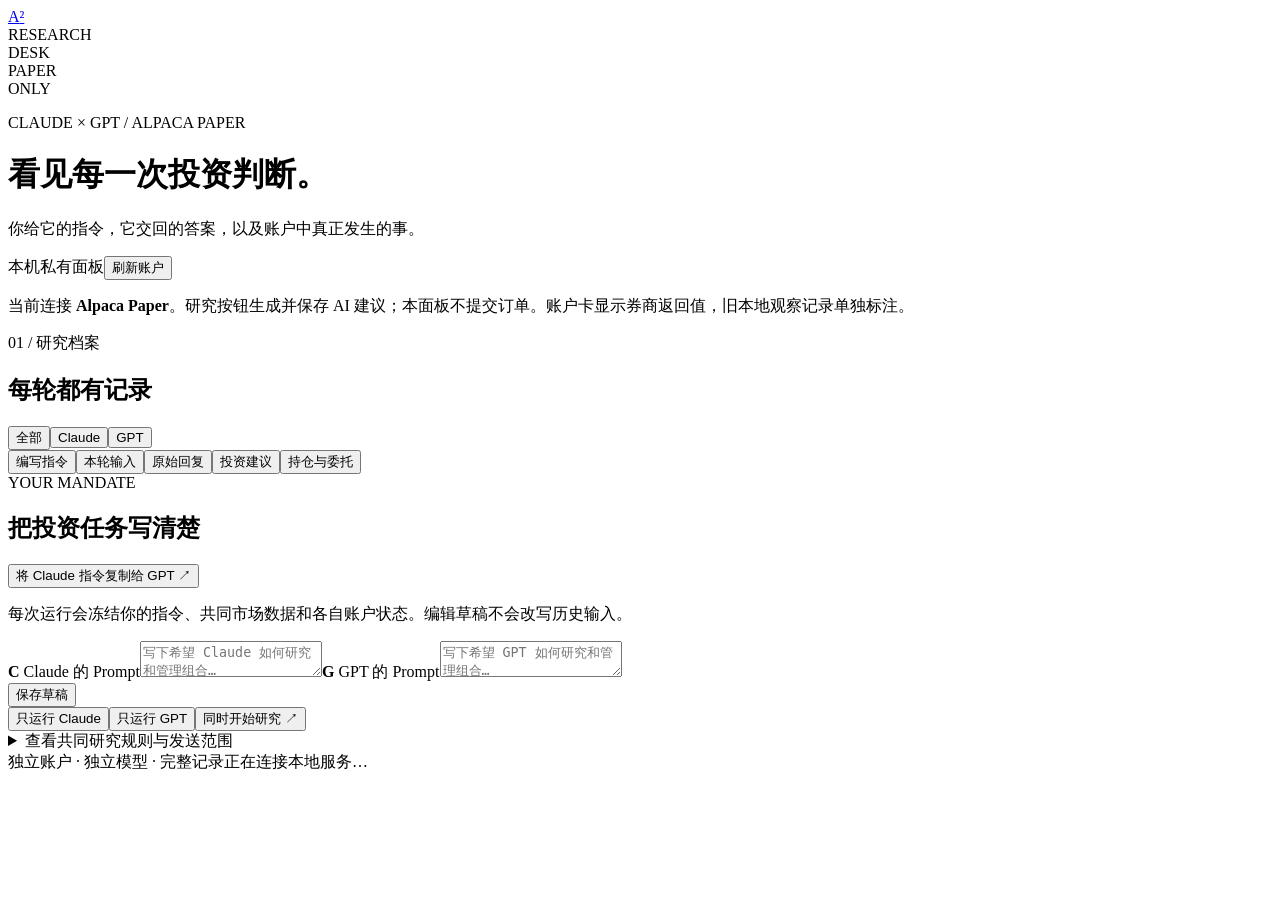
==== ai_portfolios/console_static/index.html @ d71fd08b "Split the Claude/GPT paper research arena into its own repository Two LLMs independently manage sepa" ====
<!doctype html>
<html lang="zh-CN">
<head><meta charset="utf-8"><meta name="viewport" content="width=device-width,initial-scale=1"><title>双 AI 研究室 · Alpaca Paper</title><link rel="stylesheet" href="/style.css"><script src="/app.js" defer></script></head>
<body>
<aside class="rail"><a class="brand" href="/" aria-label="首页">A<span>²</span></a><div class="rail-label">RESEARCH<br>DESK</div><div class="rail-bottom">PAPER<br>ONLY</div></aside>
<main>
<header><div><p class="eyebrow">CLAUDE × GPT / ALPACA PAPER</p><h1>看见每一次投资判断。</h1><p class="subtitle">你给它的指令，它交回的答案，以及账户中真正发生的事。</p></div><div class="header-actions"><span class="connection"><i></i> 本机私有面板</span><button id="refresh" class="secondary">刷新账户</button></div></header>
<div id="message" class="message" role="status" aria-live="polite" hidden></div>
<section class="accounts" aria-label="两个 Paper 账户"><article id="claude-account" class="account claude"></article><article id="gpt-account" class="account gpt"></article></section>
<div class="boundary"><span class="dot"></span><p>当前连接 <b>Alpaca Paper</b>。研究按钮生成并保存 AI 建议；本面板不提交订单。账户卡显示券商返回值，旧本地观察记录单独标注。</p></div>
<section class="workspace">
<div class="history"><div class="section-label">01 / 研究档案</div><div class="history-title"><h2>每轮都有记录</h2><span id="record-count"></span></div><div class="filters" role="group" aria-label="按模型筛选"><button data-filter="all" class="selected">全部</button><button data-filter="claude">Claude</button><button data-filter="gpt">GPT</button></div><div id="records" class="record-list"></div></div>
<div class="desk">
<nav class="tabs" aria-label="工作区"><button data-view="compose" class="active">编写指令</button><button data-view="input">本轮输入</button><button data-view="output">原始回复</button><button data-view="plan">投资建议</button><button data-view="accounts">持仓与委托</button></nav>
<div id="compose" class="view"><div class="view-heading"><div><div class="section-label">YOUR MANDATE</div><h2>把投资任务写清楚</h2></div><button id="same-prompt" class="text-button">将 Claude 指令复制给 GPT ↗</button></div><p class="hint">每次运行会冻结你的指令、共同市场数据和各自账户状态。编辑草稿不会改写历史输入。</p><div class="editors"><label><span><b class="model-mark claude-mark">C</b> Claude 的 Prompt</span><textarea id="claude-prompt" maxlength="12000" spellcheck="false" placeholder="写下希望 Claude 如何研究和管理组合…"></textarea></label><label><span><b class="model-mark gpt-mark">G</b> GPT 的 Prompt</span><textarea id="gpt-prompt" maxlength="12000" spellcheck="false" placeholder="写下希望 GPT 如何研究和管理组合…"></textarea></label></div><div class="runbar"><button id="save" class="secondary">保存草稿</button><div><button id="run-claude" class="secondary">只运行 Claude</button><button id="run-gpt" class="secondary">只运行 GPT</button><button id="run-both" class="primary">同时开始研究 <span>↗</span></button></div></div><div id="progress" class="progress" role="status" hidden></div><details class="rules"><summary>查看共同研究规则与发送范围</summary><p id="rules-text"></p><p>程序会将以下规则、你的指令、行情证据、对应 Paper 账户的现金及持仓交给模型。API 密钥和完整账户标识不会进入 prompt。这里只能展示程序发送的正文，不能展示 CLI 自身不可见的系统提示。</p><pre id="instructions"></pre></details></div>
<div id="input" class="view" hidden><div class="view-heading"><div><div class="section-label">FROZEN INPUT</div><h2>这一轮，实际发了什么</h2></div><button data-copy="full-prompt" class="secondary">复制完整正文</button></div><p class="record-meta"></p><h3>用户指令</h3><pre id="user-prompt" class="small-pre"></pre><h3>完整发送正文 <span>规则 + 指令 + 数据 + 对应账户</span></h3><pre id="full-prompt" class="transcript"></pre><p class="hint">若还在采集数据，完整正文会在调用模型前生成。它不是事后重建的摘要。</p></div>
<div id="output" class="view" hidden><div class="view-heading"><div><div class="section-label">UNEDITED RESPONSE</div><h2>AI 的原始回复</h2></div><button data-copy="response" class="secondary">复制回复</button></div><p class="record-meta"></p><pre id="response" class="transcript"></pre><details class="rules"><summary>完整 CLI 返回与错误日志</summary><h3>原始返回</h3><pre id="stdout"></pre><h3>诊断日志</h3><pre id="stderr"></pre></details></div>
<div id="plan" class="view" hidden><div class="section-label">RESEARCH ≠ FILLED ORDER</div><h2>从回答到投资建议</h2><p class="record-meta"></p><div id="plan-body"></div></div>
<div id="accounts" class="view" hidden><div class="section-label">BROKER RECORDS</div><h2>以 Alpaca 返回为准</h2><p class="hint">委托已提交、部分成交、全部成交分别显示；不从 AI 文字推测成交。这里只显示最近最多 100 笔委托。</p><div id="broker-tables"></div></div>
</div></section>
<footer><span>独立账户 · 独立模型 · 完整记录</span><span id="last-update">正在连接本地服务…</span></footer>
</main></body></html>
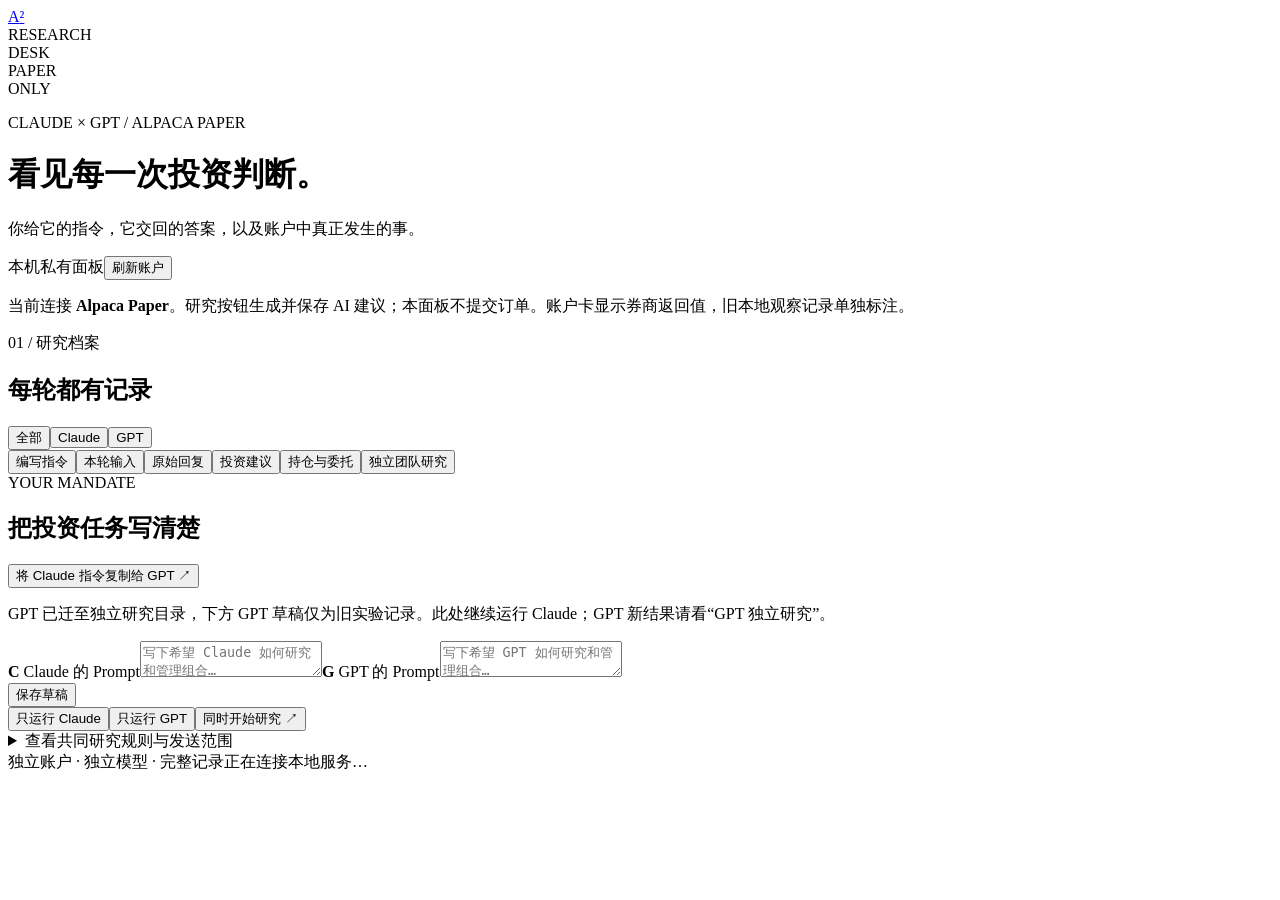
==== commit 105cefaa: "Port the console work from alpaca-live and make it serve every team ai-portfolio-arena is now the ca" ====
--- a/ai_portfolios/console_static/index.html
+++ b/ai_portfolios/console_static/index.html
@@ -11,8 +11,9 @@
 <section class="workspace">
 <div class="history"><div class="section-label">01 / 研究档案</div><div class="history-title"><h2>每轮都有记录</h2><span id="record-count"></span></div><div class="filters" role="group" aria-label="按模型筛选"><button data-filter="all" class="selected">全部</button><button data-filter="claude">Claude</button><button data-filter="gpt">GPT</button></div><div id="records" class="record-list"></div></div>
 <div class="desk">
-<nav class="tabs" aria-label="工作区"><button data-view="compose" class="active">编写指令</button><button data-view="input">本轮输入</button><button data-view="output">原始回复</button><button data-view="plan">投资建议</button><button data-view="accounts">持仓与委托</button></nav>
-<div id="compose" class="view"><div class="view-heading"><div><div class="section-label">YOUR MANDATE</div><h2>把投资任务写清楚</h2></div><button id="same-prompt" class="text-button">将 Claude 指令复制给 GPT ↗</button></div><p class="hint">每次运行会冻结你的指令、共同市场数据和各自账户状态。编辑草稿不会改写历史输入。</p><div class="editors"><label><span><b class="model-mark claude-mark">C</b> Claude 的 Prompt</span><textarea id="claude-prompt" maxlength="12000" spellcheck="false" placeholder="写下希望 Claude 如何研究和管理组合…"></textarea></label><label><span><b class="model-mark gpt-mark">G</b> GPT 的 Prompt</span><textarea id="gpt-prompt" maxlength="12000" spellcheck="false" placeholder="写下希望 GPT 如何研究和管理组合…"></textarea></label></div><div class="runbar"><button id="save" class="secondary">保存草稿</button><div><button id="run-claude" class="secondary">只运行 Claude</button><button id="run-gpt" class="secondary">只运行 GPT</button><button id="run-both" class="primary">同时开始研究 <span>↗</span></button></div></div><div id="progress" class="progress" role="status" hidden></div><details class="rules"><summary>查看共同研究规则与发送范围</summary><p id="rules-text"></p><p>程序会将以下规则、你的指令、行情证据、对应 Paper 账户的现金及持仓交给模型。API 密钥和完整账户标识不会进入 prompt。这里只能展示程序发送的正文，不能展示 CLI 自身不可见的系统提示。</p><pre id="instructions"></pre></details></div>
+<nav class="tabs" aria-label="工作区"><button data-view="compose" class="active">编写指令</button><button data-view="input">本轮输入</button><button data-view="output">原始回复</button><button data-view="plan">投资建议</button><button data-view="accounts">持仓与委托</button><button data-view="gpt-lab">独立团队研究</button></nav>
+<div id="gpt-lab" class="view" hidden><div class="section-label">INDEPENDENT TEAMS · READ ONLY</div><h2>独立团队研究</h2><p class="hint">每个团队的代码、Prompt、配置和历史在各自工作区运行。本页只读取各团队发布的结果，不向任何团队发送指令。</p><div id="gpt-lab-content"></div></div>
+<div id="compose" class="view"><div class="view-heading"><div><div class="section-label">YOUR MANDATE</div><h2>把投资任务写清楚</h2></div><button id="same-prompt" class="text-button">将 Claude 指令复制给 GPT ↗</button></div><p class="hint">GPT 已迁至独立研究目录，下方 GPT 草稿仅为旧实验记录。此处继续运行 Claude；GPT 新结果请看“GPT 独立研究”。</p><div class="editors"><label><span><b class="model-mark claude-mark">C</b> Claude 的 Prompt</span><textarea id="claude-prompt" maxlength="12000" spellcheck="false" placeholder="写下希望 Claude 如何研究和管理组合…"></textarea></label><label><span><b class="model-mark gpt-mark">G</b> GPT 的 Prompt</span><textarea id="gpt-prompt" maxlength="12000" spellcheck="false" placeholder="写下希望 GPT 如何研究和管理组合…"></textarea></label></div><div class="runbar"><button id="save" class="secondary">保存草稿</button><div><button id="run-claude" class="secondary">只运行 Claude</button><button id="run-gpt" class="secondary">只运行 GPT</button><button id="run-both" class="primary">同时开始研究 <span>↗</span></button></div></div><div id="progress" class="progress" role="status" hidden></div><details class="rules"><summary>查看共同研究规则与发送范围</summary><p id="rules-text"></p><p>程序会将以下规则、你的指令、行情证据、对应 Paper 账户的现金及持仓交给模型。API 密钥和完整账户标识不会进入 prompt。这里只能展示程序发送的正文，不能展示 CLI 自身不可见的系统提示。</p><pre id="instructions"></pre></details></div>
 <div id="input" class="view" hidden><div class="view-heading"><div><div class="section-label">FROZEN INPUT</div><h2>这一轮，实际发了什么</h2></div><button data-copy="full-prompt" class="secondary">复制完整正文</button></div><p class="record-meta"></p><h3>用户指令</h3><pre id="user-prompt" class="small-pre"></pre><h3>完整发送正文 <span>规则 + 指令 + 数据 + 对应账户</span></h3><pre id="full-prompt" class="transcript"></pre><p class="hint">若还在采集数据，完整正文会在调用模型前生成。它不是事后重建的摘要。</p></div>
 <div id="output" class="view" hidden><div class="view-heading"><div><div class="section-label">UNEDITED RESPONSE</div><h2>AI 的原始回复</h2></div><button data-copy="response" class="secondary">复制回复</button></div><p class="record-meta"></p><pre id="response" class="transcript"></pre><details class="rules"><summary>完整 CLI 返回与错误日志</summary><h3>原始返回</h3><pre id="stdout"></pre><h3>诊断日志</h3><pre id="stderr"></pre></details></div>
 <div id="plan" class="view" hidden><div class="section-label">RESEARCH ≠ FILLED ORDER</div><h2>从回答到投资建议</h2><p class="record-meta"></p><div id="plan-body"></div></div>
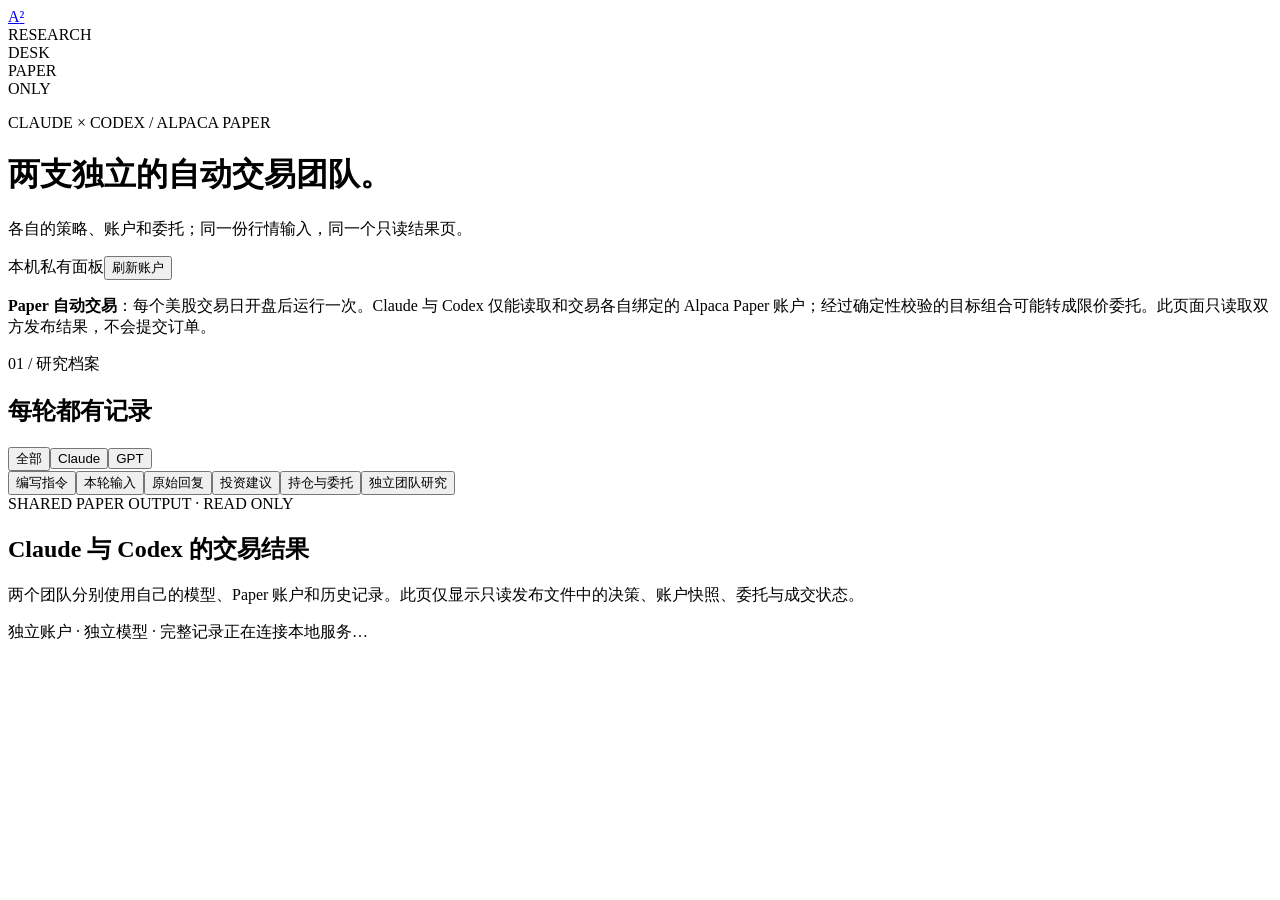
==== commit 6a177af5: "Land the Codex team's paper-trading build Codex's work, committed as handed over, plus one test fix " ====
--- a/ai_portfolios/console_static/index.html
+++ b/ai_portfolios/console_static/index.html
@@ -4,16 +4,16 @@
 <body>
 <aside class="rail"><a class="brand" href="/" aria-label="首页">A<span>²</span></a><div class="rail-label">RESEARCH<br>DESK</div><div class="rail-bottom">PAPER<br>ONLY</div></aside>
 <main>
-<header><div><p class="eyebrow">CLAUDE × GPT / ALPACA PAPER</p><h1>看见每一次投资判断。</h1><p class="subtitle">你给它的指令，它交回的答案，以及账户中真正发生的事。</p></div><div class="header-actions"><span class="connection"><i></i> 本机私有面板</span><button id="refresh" class="secondary">刷新账户</button></div></header>
+<header><div><p class="eyebrow">CLAUDE × CODEX / ALPACA PAPER</p><h1>两支独立的自动交易团队。</h1><p class="subtitle">各自的策略、账户和委托；同一份行情输入，同一个只读结果页。</p></div><div class="header-actions"><span class="connection"><i></i> 本机私有面板</span><button id="refresh" class="secondary">刷新账户</button></div></header>
 <div id="message" class="message" role="status" aria-live="polite" hidden></div>
 <section class="accounts" aria-label="两个 Paper 账户"><article id="claude-account" class="account claude"></article><article id="gpt-account" class="account gpt"></article></section>
-<div class="boundary"><span class="dot"></span><p>当前连接 <b>Alpaca Paper</b>。研究按钮生成并保存 AI 建议；本面板不提交订单。账户卡显示券商返回值，旧本地观察记录单独标注。</p></div>
+<div class="boundary"><span class="dot"></span><p><b>Paper 自动交易</b>：每个美股交易日开盘后运行一次。Claude 与 Codex 仅能读取和交易各自绑定的 Alpaca Paper 账户；经过确定性校验的目标组合可能转成限价委托。此页面只读取双方发布结果，不会提交订单。</p></div>
 <section class="workspace">
 <div class="history"><div class="section-label">01 / 研究档案</div><div class="history-title"><h2>每轮都有记录</h2><span id="record-count"></span></div><div class="filters" role="group" aria-label="按模型筛选"><button data-filter="all" class="selected">全部</button><button data-filter="claude">Claude</button><button data-filter="gpt">GPT</button></div><div id="records" class="record-list"></div></div>
 <div class="desk">
-<nav class="tabs" aria-label="工作区"><button data-view="compose" class="active">编写指令</button><button data-view="input">本轮输入</button><button data-view="output">原始回复</button><button data-view="plan">投资建议</button><button data-view="accounts">持仓与委托</button><button data-view="gpt-lab">独立团队研究</button></nav>
-<div id="gpt-lab" class="view" hidden><div class="section-label">INDEPENDENT TEAMS · READ ONLY</div><h2>独立团队研究</h2><p class="hint">每个团队的代码、Prompt、配置和历史在各自工作区运行。本页只读取各团队发布的结果，不向任何团队发送指令。</p><div id="gpt-lab-content"></div></div>
-<div id="compose" class="view"><div class="view-heading"><div><div class="section-label">YOUR MANDATE</div><h2>把投资任务写清楚</h2></div><button id="same-prompt" class="text-button">将 Claude 指令复制给 GPT ↗</button></div><p class="hint">GPT 已迁至独立研究目录，下方 GPT 草稿仅为旧实验记录。此处继续运行 Claude；GPT 新结果请看“GPT 独立研究”。</p><div class="editors"><label><span><b class="model-mark claude-mark">C</b> Claude 的 Prompt</span><textarea id="claude-prompt" maxlength="12000" spellcheck="false" placeholder="写下希望 Claude 如何研究和管理组合…"></textarea></label><label><span><b class="model-mark gpt-mark">G</b> GPT 的 Prompt</span><textarea id="gpt-prompt" maxlength="12000" spellcheck="false" placeholder="写下希望 GPT 如何研究和管理组合…"></textarea></label></div><div class="runbar"><button id="save" class="secondary">保存草稿</button><div><button id="run-claude" class="secondary">只运行 Claude</button><button id="run-gpt" class="secondary">只运行 GPT</button><button id="run-both" class="primary">同时开始研究 <span>↗</span></button></div></div><div id="progress" class="progress" role="status" hidden></div><details class="rules"><summary>查看共同研究规则与发送范围</summary><p id="rules-text"></p><p>程序会将以下规则、你的指令、行情证据、对应 Paper 账户的现金及持仓交给模型。API 密钥和完整账户标识不会进入 prompt。这里只能展示程序发送的正文，不能展示 CLI 自身不可见的系统提示。</p><pre id="instructions"></pre></details></div>
+<nav class="tabs" aria-label="工作区"><button data-view="compose">编写指令</button><button data-view="input">本轮输入</button><button data-view="output">原始回复</button><button data-view="plan">投资建议</button><button data-view="accounts">持仓与委托</button><button data-view="gpt-lab" class="active">独立团队研究</button></nav>
+<div id="gpt-lab" class="view"><div class="section-label">SHARED PAPER OUTPUT · READ ONLY</div><h2>Claude 与 Codex 的交易结果</h2><p class="hint">两个团队分别使用自己的模型、Paper 账户和历史记录。此页仅显示只读发布文件中的决策、账户快照、委托与成交状态。</p><div id="gpt-lab-content"></div></div>
+<div id="compose" class="view" hidden><div class="view-heading"><div><div class="section-label">YOUR MANDATE</div><h2>把投资任务写清楚</h2></div><button id="same-prompt" class="text-button">将 Claude 指令复制给 GPT ↗</button></div><p class="hint">GPT 已迁至独立研究目录，下方 GPT 草稿仅为旧实验记录。此处继续运行 Claude；GPT 新结果请看“GPT 独立研究”。</p><div class="editors"><label><span><b class="model-mark claude-mark">C</b> Claude 的 Prompt</span><textarea id="claude-prompt" maxlength="12000" spellcheck="false" placeholder="写下希望 Claude 如何研究和管理组合…"></textarea></label><label><span><b class="model-mark gpt-mark">G</b> GPT 的 Prompt</span><textarea id="gpt-prompt" maxlength="12000" spellcheck="false" placeholder="写下希望 GPT 如何研究和管理组合…"></textarea></label></div><div class="runbar"><button id="save" class="secondary">保存草稿</button><div><button id="run-claude" class="secondary">只运行 Claude</button><button id="run-gpt" class="secondary">只运行 GPT</button><button id="run-both" class="primary">同时开始研究 <span>↗</span></button></div></div><div id="progress" class="progress" role="status" hidden></div><details class="rules"><summary>查看共同研究规则与发送范围</summary><p id="rules-text"></p><p>程序会将以下规则、你的指令、行情证据、对应 Paper 账户的现金及持仓交给模型。API 密钥和完整账户标识不会进入 prompt。这里只能展示程序发送的正文，不能展示 CLI 自身不可见的系统提示。</p><pre id="instructions"></pre></details></div>
 <div id="input" class="view" hidden><div class="view-heading"><div><div class="section-label">FROZEN INPUT</div><h2>这一轮，实际发了什么</h2></div><button data-copy="full-prompt" class="secondary">复制完整正文</button></div><p class="record-meta"></p><h3>用户指令</h3><pre id="user-prompt" class="small-pre"></pre><h3>完整发送正文 <span>规则 + 指令 + 数据 + 对应账户</span></h3><pre id="full-prompt" class="transcript"></pre><p class="hint">若还在采集数据，完整正文会在调用模型前生成。它不是事后重建的摘要。</p></div>
 <div id="output" class="view" hidden><div class="view-heading"><div><div class="section-label">UNEDITED RESPONSE</div><h2>AI 的原始回复</h2></div><button data-copy="response" class="secondary">复制回复</button></div><p class="record-meta"></p><pre id="response" class="transcript"></pre><details class="rules"><summary>完整 CLI 返回与错误日志</summary><h3>原始返回</h3><pre id="stdout"></pre><h3>诊断日志</h3><pre id="stderr"></pre></details></div>
 <div id="plan" class="view" hidden><div class="section-label">RESEARCH ≠ FILLED ORDER</div><h2>从回答到投资建议</h2><p class="record-meta"></p><div id="plan-body"></div></div>
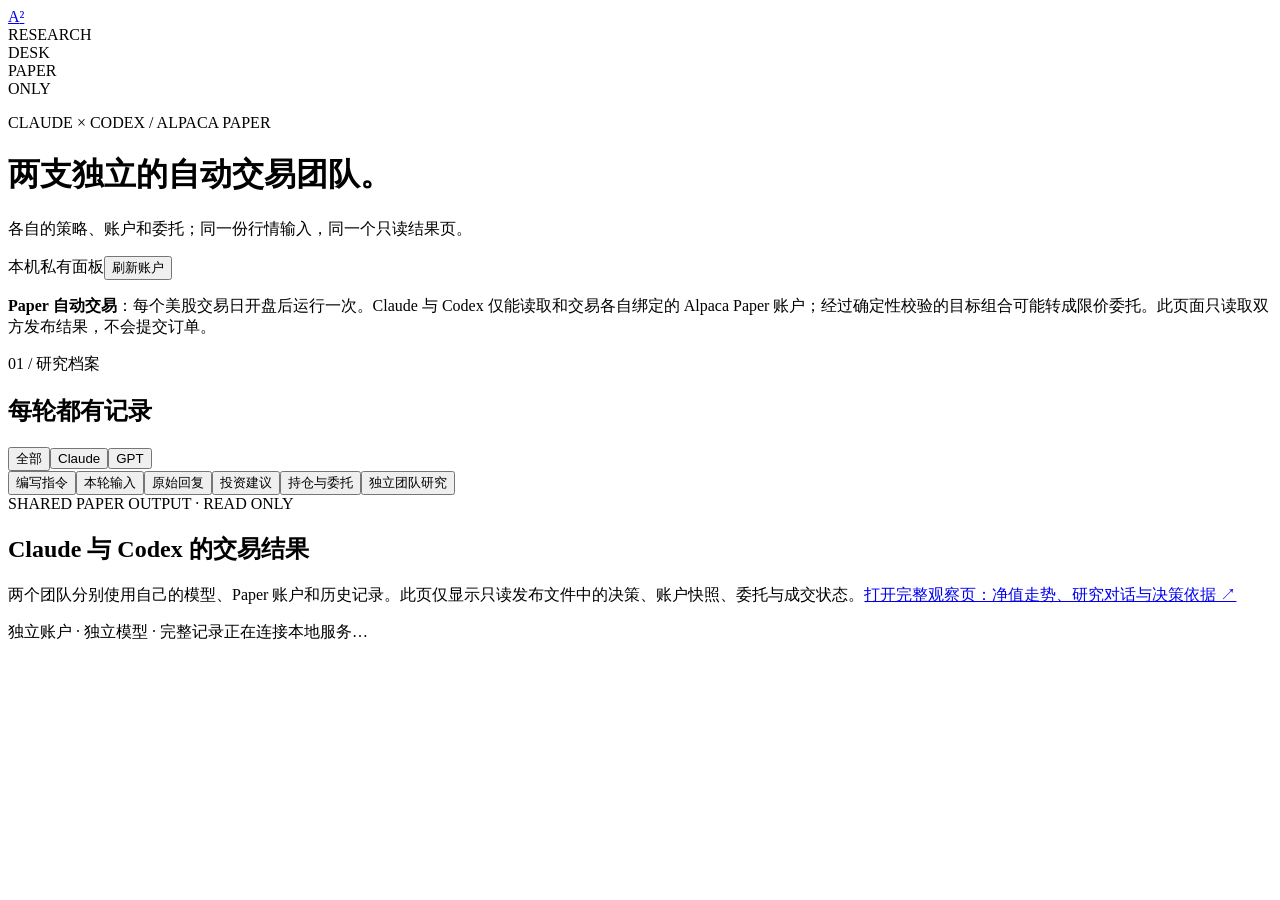
==== commit 0faf07b4: "Show Paper equity marks and decision research trail" ====
--- a/ai_portfolios/console_static/index.html
+++ b/ai_portfolios/console_static/index.html
@@ -12,7 +12,7 @@
 <div class="history"><div class="section-label">01 / 研究档案</div><div class="history-title"><h2>每轮都有记录</h2><span id="record-count"></span></div><div class="filters" role="group" aria-label="按模型筛选"><button data-filter="all" class="selected">全部</button><button data-filter="claude">Claude</button><button data-filter="gpt">GPT</button></div><div id="records" class="record-list"></div></div>
 <div class="desk">
 <nav class="tabs" aria-label="工作区"><button data-view="compose">编写指令</button><button data-view="input">本轮输入</button><button data-view="output">原始回复</button><button data-view="plan">投资建议</button><button data-view="accounts">持仓与委托</button><button data-view="gpt-lab" class="active">独立团队研究</button></nav>
-<div id="gpt-lab" class="view"><div class="section-label">SHARED PAPER OUTPUT · READ ONLY</div><h2>Claude 与 Codex 的交易结果</h2><p class="hint">两个团队分别使用自己的模型、Paper 账户和历史记录。此页仅显示只读发布文件中的决策、账户快照、委托与成交状态。</p><div id="gpt-lab-content"></div></div>
+<div id="gpt-lab" class="view"><div class="section-label">SHARED PAPER OUTPUT · READ ONLY</div><h2>Claude 与 Codex 的交易结果</h2><p class="hint">两个团队分别使用自己的模型、Paper 账户和历史记录。此页仅显示只读发布文件中的决策、账户快照、委托与成交状态。<a href="/shared/" target="_blank" rel="noopener noreferrer">打开完整观察页：净值走势、研究对话与决策依据 ↗</a></p><div id="gpt-lab-content"></div></div>
 <div id="compose" class="view" hidden><div class="view-heading"><div><div class="section-label">YOUR MANDATE</div><h2>把投资任务写清楚</h2></div><button id="same-prompt" class="text-button">将 Claude 指令复制给 GPT ↗</button></div><p class="hint">GPT 已迁至独立研究目录，下方 GPT 草稿仅为旧实验记录。此处继续运行 Claude；GPT 新结果请看“GPT 独立研究”。</p><div class="editors"><label><span><b class="model-mark claude-mark">C</b> Claude 的 Prompt</span><textarea id="claude-prompt" maxlength="12000" spellcheck="false" placeholder="写下希望 Claude 如何研究和管理组合…"></textarea></label><label><span><b class="model-mark gpt-mark">G</b> GPT 的 Prompt</span><textarea id="gpt-prompt" maxlength="12000" spellcheck="false" placeholder="写下希望 GPT 如何研究和管理组合…"></textarea></label></div><div class="runbar"><button id="save" class="secondary">保存草稿</button><div><button id="run-claude" class="secondary">只运行 Claude</button><button id="run-gpt" class="secondary">只运行 GPT</button><button id="run-both" class="primary">同时开始研究 <span>↗</span></button></div></div><div id="progress" class="progress" role="status" hidden></div><details class="rules"><summary>查看共同研究规则与发送范围</summary><p id="rules-text"></p><p>程序会将以下规则、你的指令、行情证据、对应 Paper 账户的现金及持仓交给模型。API 密钥和完整账户标识不会进入 prompt。这里只能展示程序发送的正文，不能展示 CLI 自身不可见的系统提示。</p><pre id="instructions"></pre></details></div>
 <div id="input" class="view" hidden><div class="view-heading"><div><div class="section-label">FROZEN INPUT</div><h2>这一轮，实际发了什么</h2></div><button data-copy="full-prompt" class="secondary">复制完整正文</button></div><p class="record-meta"></p><h3>用户指令</h3><pre id="user-prompt" class="small-pre"></pre><h3>完整发送正文 <span>规则 + 指令 + 数据 + 对应账户</span></h3><pre id="full-prompt" class="transcript"></pre><p class="hint">若还在采集数据，完整正文会在调用模型前生成。它不是事后重建的摘要。</p></div>
 <div id="output" class="view" hidden><div class="view-heading"><div><div class="section-label">UNEDITED RESPONSE</div><h2>AI 的原始回复</h2></div><button data-copy="response" class="secondary">复制回复</button></div><p class="record-meta"></p><pre id="response" class="transcript"></pre><details class="rules"><summary>完整 CLI 返回与错误日志</summary><h3>原始返回</h3><pre id="stdout"></pre><h3>诊断日志</h3><pre id="stderr"></pre></details></div>
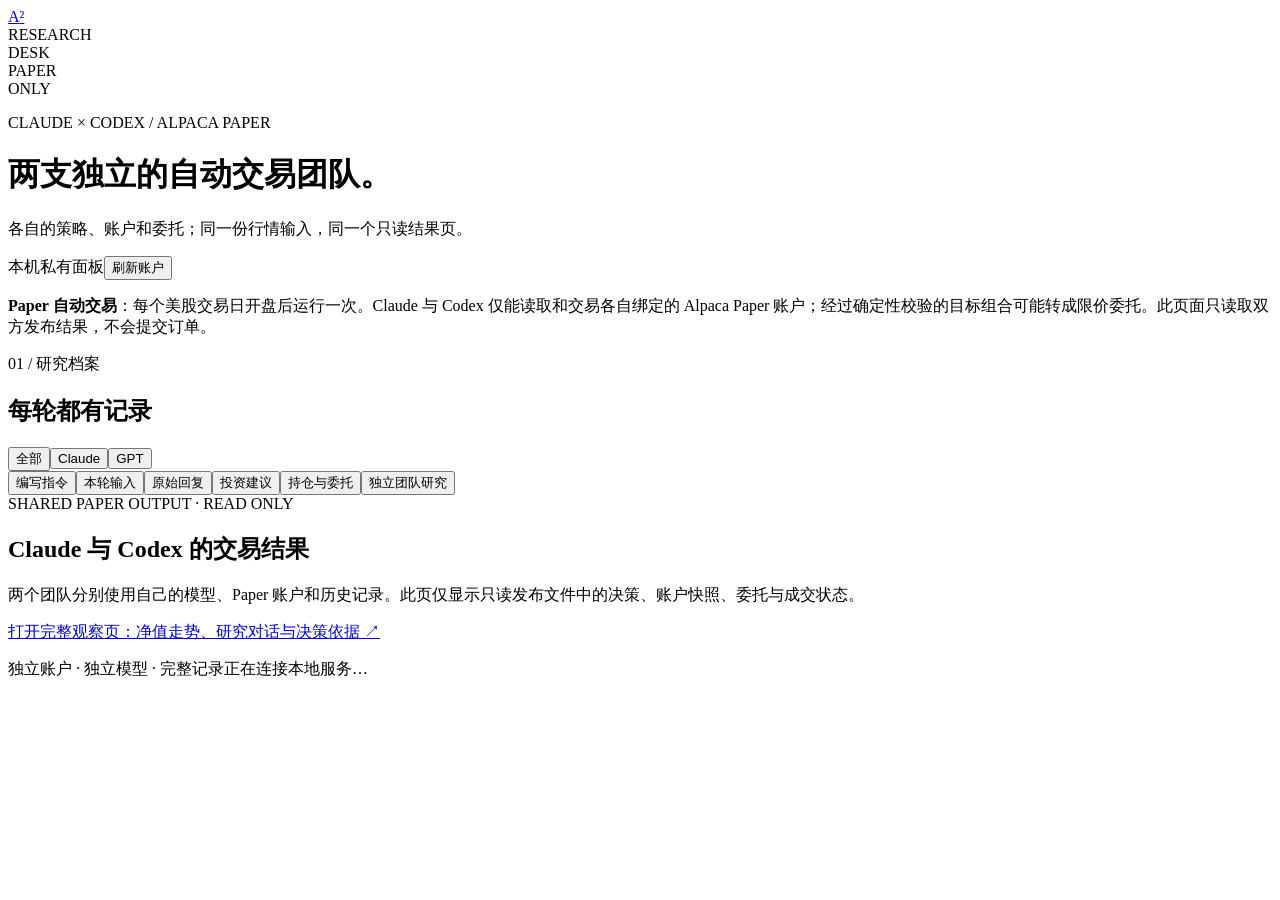
==== commit 6e985bec: "Show Paper equity marks and decision research trail" ====
--- a/ai_portfolios/console_static/index.html
+++ b/ai_portfolios/console_static/index.html
@@ -12,8 +12,8 @@
 <div class="history"><div class="section-label">01 / 研究档案</div><div class="history-title"><h2>每轮都有记录</h2><span id="record-count"></span></div><div class="filters" role="group" aria-label="按模型筛选"><button data-filter="all" class="selected">全部</button><button data-filter="claude">Claude</button><button data-filter="gpt">GPT</button></div><div id="records" class="record-list"></div></div>
 <div class="desk">
 <nav class="tabs" aria-label="工作区"><button data-view="compose">编写指令</button><button data-view="input">本轮输入</button><button data-view="output">原始回复</button><button data-view="plan">投资建议</button><button data-view="accounts">持仓与委托</button><button data-view="gpt-lab" class="active">独立团队研究</button></nav>
-<div id="gpt-lab" class="view"><div class="section-label">SHARED PAPER OUTPUT · READ ONLY</div><h2>Claude 与 Codex 的交易结果</h2><p class="hint">两个团队分别使用自己的模型、Paper 账户和历史记录。此页仅显示只读发布文件中的决策、账户快照、委托与成交状态。<a href="/shared/" target="_blank" rel="noopener noreferrer">打开完整观察页：净值走势、研究对话与决策依据 ↗</a></p><div id="gpt-lab-content"></div></div>
-<div id="compose" class="view" hidden><div class="view-heading"><div><div class="section-label">YOUR MANDATE</div><h2>把投资任务写清楚</h2></div><button id="same-prompt" class="text-button">将 Claude 指令复制给 GPT ↗</button></div><p class="hint">GPT 已迁至独立研究目录，下方 GPT 草稿仅为旧实验记录。此处继续运行 Claude；GPT 新结果请看“GPT 独立研究”。</p><div class="editors"><label><span><b class="model-mark claude-mark">C</b> Claude 的 Prompt</span><textarea id="claude-prompt" maxlength="12000" spellcheck="false" placeholder="写下希望 Claude 如何研究和管理组合…"></textarea></label><label><span><b class="model-mark gpt-mark">G</b> GPT 的 Prompt</span><textarea id="gpt-prompt" maxlength="12000" spellcheck="false" placeholder="写下希望 GPT 如何研究和管理组合…"></textarea></label></div><div class="runbar"><button id="save" class="secondary">保存草稿</button><div><button id="run-claude" class="secondary">只运行 Claude</button><button id="run-gpt" class="secondary">只运行 GPT</button><button id="run-both" class="primary">同时开始研究 <span>↗</span></button></div></div><div id="progress" class="progress" role="status" hidden></div><details class="rules"><summary>查看共同研究规则与发送范围</summary><p id="rules-text"></p><p>程序会将以下规则、你的指令、行情证据、对应 Paper 账户的现金及持仓交给模型。API 密钥和完整账户标识不会进入 prompt。这里只能展示程序发送的正文，不能展示 CLI 自身不可见的系统提示。</p><pre id="instructions"></pre></details></div>
+<div id="gpt-lab" class="view"><div class="section-label">SHARED PAPER OUTPUT · READ ONLY</div><h2>Claude 与 Codex 的交易结果</h2><p class="hint">两个团队分别使用自己的模型、Paper 账户和历史记录。此页仅显示只读发布文件中的决策、账户快照、委托与成交状态。</p><p><a href="http://127.0.0.1:8790/" target="_blank" rel="noopener noreferrer">打开完整观察页：净值走势、研究对话与决策依据 ↗</a></p><div id="gpt-lab-content"></div></div>
+<div id="compose" class="view" hidden><div class="view-heading"><div><div class="section-label">TEAM MANDATES</div><h2>分别设置两队的研究任务</h2></div></div><p class="hint">两份任务各自保存，并在下一次每日自动交易时分别交给 Claude 与 Codex。下方手动研究入口只运行 Claude 分析，不会提交订单。</p><div class="editors"><label><span><b class="model-mark claude-mark">C</b> Claude 的独立任务</span><textarea id="claude-prompt" maxlength="12000" spellcheck="false" placeholder="写下 Claude 应如何研究和管理自己的组合…"></textarea></label><label><span><b class="model-mark gpt-mark">G</b> Codex 的独立任务</span><textarea id="gpt-prompt" maxlength="12000" spellcheck="false" placeholder="写下 Codex 应如何研究和管理自己的组合…"></textarea></label></div><div class="runbar"><button id="save" class="secondary">保存两队任务</button><div><button id="run-claude" class="secondary">单独运行 Claude 研究（不下单）</button></div></div><div id="progress" class="progress" role="status" hidden></div><details class="rules"><summary>查看共同研究规则与发送范围</summary><p id="rules-text"></p><p>自动任务会把对应团队的独立指令、共同冻结行情包和该队 Paper 账户快照发给对应模型。API 密钥和完整账户标识不会进入 prompt。这里只能展示程序发送的正文，不能展示 CLI 自身不可见的系统提示。</p><pre id="instructions"></pre></details></div>
 <div id="input" class="view" hidden><div class="view-heading"><div><div class="section-label">FROZEN INPUT</div><h2>这一轮，实际发了什么</h2></div><button data-copy="full-prompt" class="secondary">复制完整正文</button></div><p class="record-meta"></p><h3>用户指令</h3><pre id="user-prompt" class="small-pre"></pre><h3>完整发送正文 <span>规则 + 指令 + 数据 + 对应账户</span></h3><pre id="full-prompt" class="transcript"></pre><p class="hint">若还在采集数据，完整正文会在调用模型前生成。它不是事后重建的摘要。</p></div>
 <div id="output" class="view" hidden><div class="view-heading"><div><div class="section-label">UNEDITED RESPONSE</div><h2>AI 的原始回复</h2></div><button data-copy="response" class="secondary">复制回复</button></div><p class="record-meta"></p><pre id="response" class="transcript"></pre><details class="rules"><summary>完整 CLI 返回与错误日志</summary><h3>原始返回</h3><pre id="stdout"></pre><h3>诊断日志</h3><pre id="stderr"></pre></details></div>
 <div id="plan" class="view" hidden><div class="section-label">RESEARCH ≠ FILLED ORDER</div><h2>从回答到投资建议</h2><p class="record-meta"></p><div id="plan-body"></div></div>
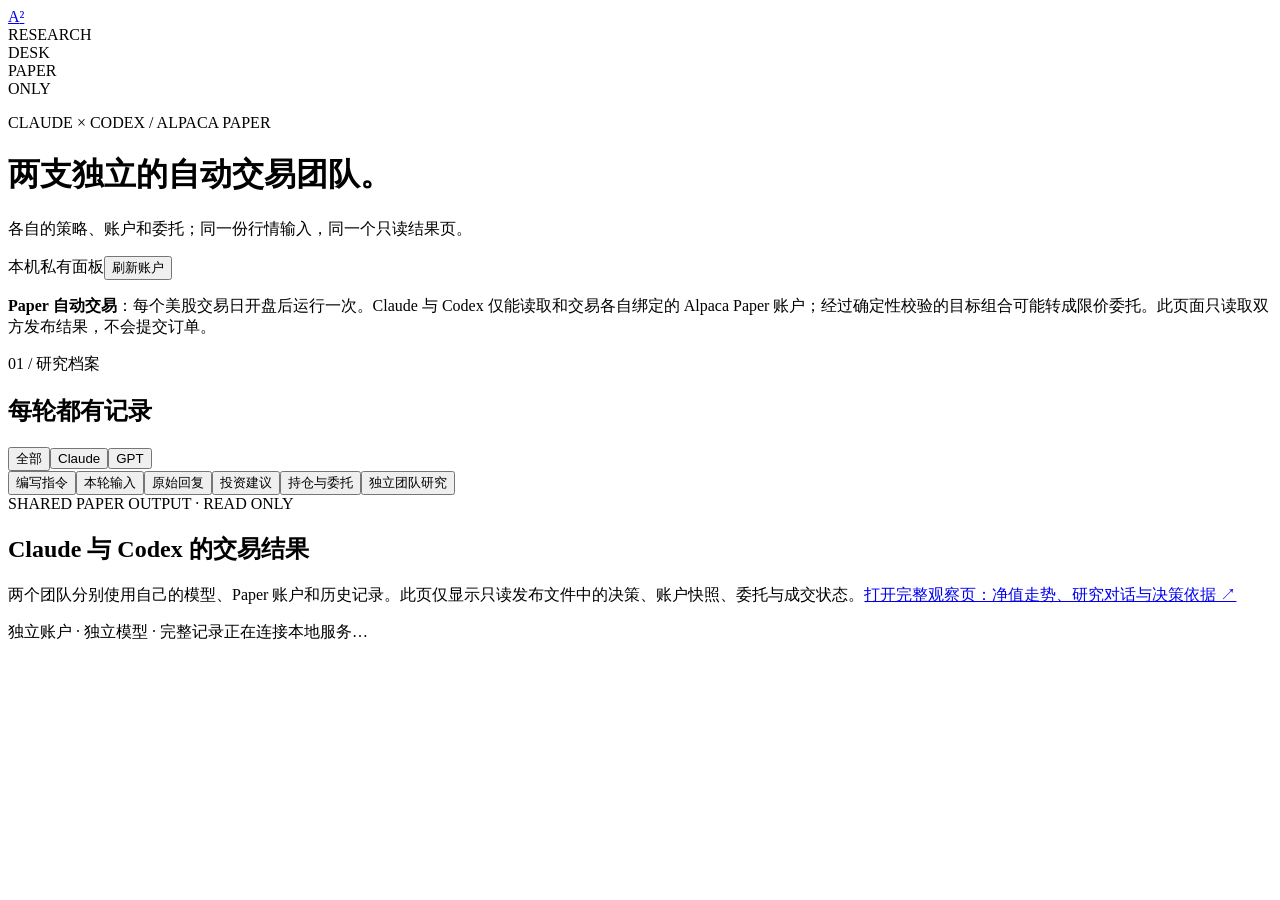
==== commit 065c8742: "Merge pull request #10 from SeikiChan/codex/codex-owned-integration Integrate Codex research, audit " ====
--- a/ai_portfolios/console_static/index.html
+++ b/ai_portfolios/console_static/index.html
@@ -12,8 +12,8 @@
 <div class="history"><div class="section-label">01 / 研究档案</div><div class="history-title"><h2>每轮都有记录</h2><span id="record-count"></span></div><div class="filters" role="group" aria-label="按模型筛选"><button data-filter="all" class="selected">全部</button><button data-filter="claude">Claude</button><button data-filter="gpt">GPT</button></div><div id="records" class="record-list"></div></div>
 <div class="desk">
 <nav class="tabs" aria-label="工作区"><button data-view="compose">编写指令</button><button data-view="input">本轮输入</button><button data-view="output">原始回复</button><button data-view="plan">投资建议</button><button data-view="accounts">持仓与委托</button><button data-view="gpt-lab" class="active">独立团队研究</button></nav>
-<div id="gpt-lab" class="view"><div class="section-label">SHARED PAPER OUTPUT · READ ONLY</div><h2>Claude 与 Codex 的交易结果</h2><p class="hint">两个团队分别使用自己的模型、Paper 账户和历史记录。此页仅显示只读发布文件中的决策、账户快照、委托与成交状态。</p><p><a href="http://127.0.0.1:8790/" target="_blank" rel="noopener noreferrer">打开完整观察页：净值走势、研究对话与决策依据 ↗</a></p><div id="gpt-lab-content"></div></div>
-<div id="compose" class="view" hidden><div class="view-heading"><div><div class="section-label">TEAM MANDATES</div><h2>分别设置两队的研究任务</h2></div></div><p class="hint">两份任务各自保存，并在下一次每日自动交易时分别交给 Claude 与 Codex。下方手动研究入口只运行 Claude 分析，不会提交订单。</p><div class="editors"><label><span><b class="model-mark claude-mark">C</b> Claude 的独立任务</span><textarea id="claude-prompt" maxlength="12000" spellcheck="false" placeholder="写下 Claude 应如何研究和管理自己的组合…"></textarea></label><label><span><b class="model-mark gpt-mark">G</b> Codex 的独立任务</span><textarea id="gpt-prompt" maxlength="12000" spellcheck="false" placeholder="写下 Codex 应如何研究和管理自己的组合…"></textarea></label></div><div class="runbar"><button id="save" class="secondary">保存两队任务</button><div><button id="run-claude" class="secondary">单独运行 Claude 研究（不下单）</button></div></div><div id="progress" class="progress" role="status" hidden></div><details class="rules"><summary>查看共同研究规则与发送范围</summary><p id="rules-text"></p><p>自动任务会把对应团队的独立指令、共同冻结行情包和该队 Paper 账户快照发给对应模型。API 密钥和完整账户标识不会进入 prompt。这里只能展示程序发送的正文，不能展示 CLI 自身不可见的系统提示。</p><pre id="instructions"></pre></details></div>
+<div id="gpt-lab" class="view"><div class="section-label">SHARED PAPER OUTPUT · READ ONLY</div><h2>Claude 与 Codex 的交易结果</h2><p class="hint">两个团队分别使用自己的模型、Paper 账户和历史记录。此页仅显示只读发布文件中的决策、账户快照、委托与成交状态。<a href="/shared/" target="_blank" rel="noopener noreferrer">打开完整观察页：净值走势、研究对话与决策依据 ↗</a></p><div id="gpt-lab-content"></div></div>
+<div id="compose" class="view" hidden><div class="view-heading"><div><div class="section-label">YOUR MANDATE</div><h2>把投资任务写清楚</h2></div><button id="same-prompt" class="text-button">将 Claude 指令复制给 GPT ↗</button></div><p class="hint">GPT 已迁至独立研究目录，下方 GPT 草稿仅为旧实验记录。此处继续运行 Claude；GPT 新结果请看“GPT 独立研究”。</p><div class="editors"><label><span><b class="model-mark claude-mark">C</b> Claude 的 Prompt</span><textarea id="claude-prompt" maxlength="12000" spellcheck="false" placeholder="写下希望 Claude 如何研究和管理组合…"></textarea></label><label><span><b class="model-mark gpt-mark">G</b> GPT 的 Prompt</span><textarea id="gpt-prompt" maxlength="12000" spellcheck="false" placeholder="写下希望 GPT 如何研究和管理组合…"></textarea></label></div><div class="runbar"><button id="save" class="secondary">保存草稿</button><div><button id="run-claude" class="secondary">只运行 Claude</button><button id="run-gpt" class="secondary">只运行 GPT</button><button id="run-both" class="primary">同时开始研究 <span>↗</span></button></div></div><div id="progress" class="progress" role="status" hidden></div><details class="rules"><summary>查看共同研究规则与发送范围</summary><p id="rules-text"></p><p>程序会将以下规则、你的指令、行情证据、对应 Paper 账户的现金及持仓交给模型。API 密钥和完整账户标识不会进入 prompt。这里只能展示程序发送的正文，不能展示 CLI 自身不可见的系统提示。</p><pre id="instructions"></pre></details></div>
 <div id="input" class="view" hidden><div class="view-heading"><div><div class="section-label">FROZEN INPUT</div><h2>这一轮，实际发了什么</h2></div><button data-copy="full-prompt" class="secondary">复制完整正文</button></div><p class="record-meta"></p><h3>用户指令</h3><pre id="user-prompt" class="small-pre"></pre><h3>完整发送正文 <span>规则 + 指令 + 数据 + 对应账户</span></h3><pre id="full-prompt" class="transcript"></pre><p class="hint">若还在采集数据，完整正文会在调用模型前生成。它不是事后重建的摘要。</p></div>
 <div id="output" class="view" hidden><div class="view-heading"><div><div class="section-label">UNEDITED RESPONSE</div><h2>AI 的原始回复</h2></div><button data-copy="response" class="secondary">复制回复</button></div><p class="record-meta"></p><pre id="response" class="transcript"></pre><details class="rules"><summary>完整 CLI 返回与错误日志</summary><h3>原始返回</h3><pre id="stdout"></pre><h3>诊断日志</h3><pre id="stderr"></pre></details></div>
 <div id="plan" class="view" hidden><div class="section-label">RESEARCH ≠ FILLED ORDER</div><h2>从回答到投资建议</h2><p class="record-meta"></p><div id="plan-body"></div></div>
